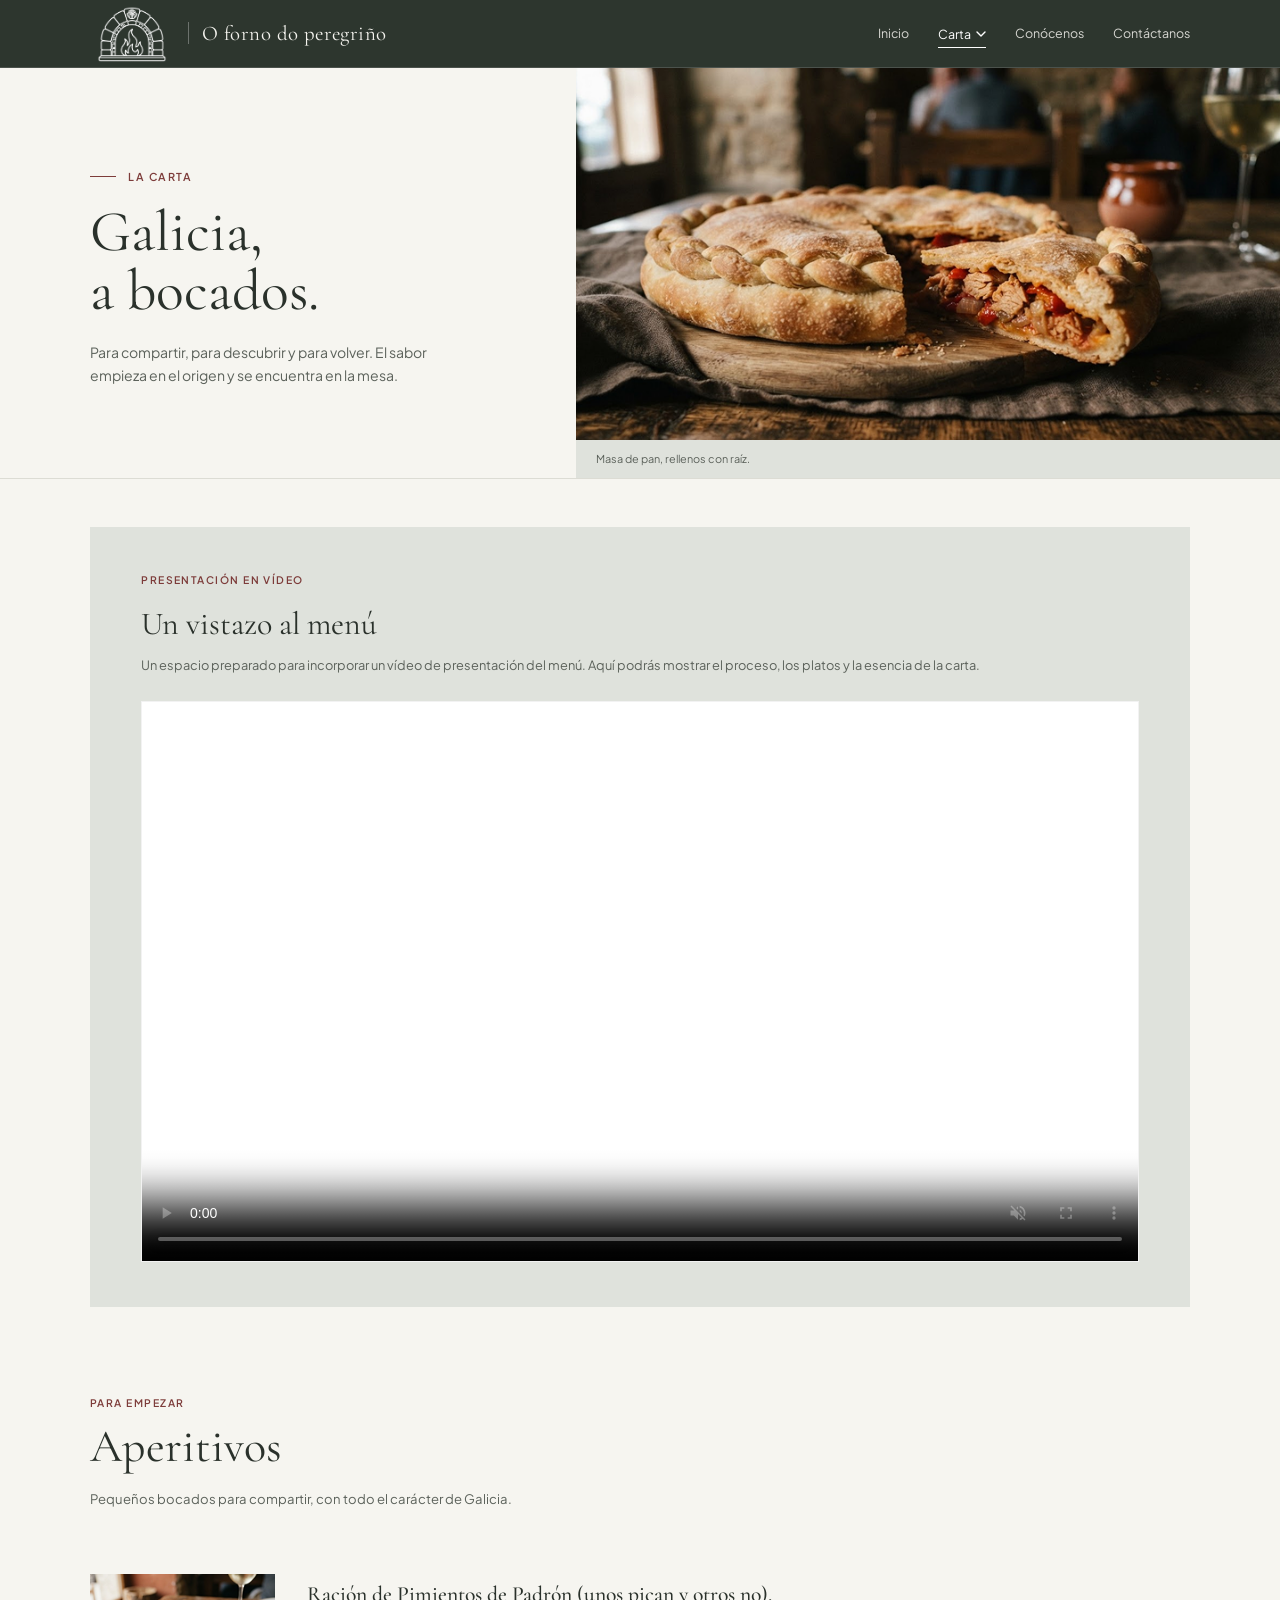
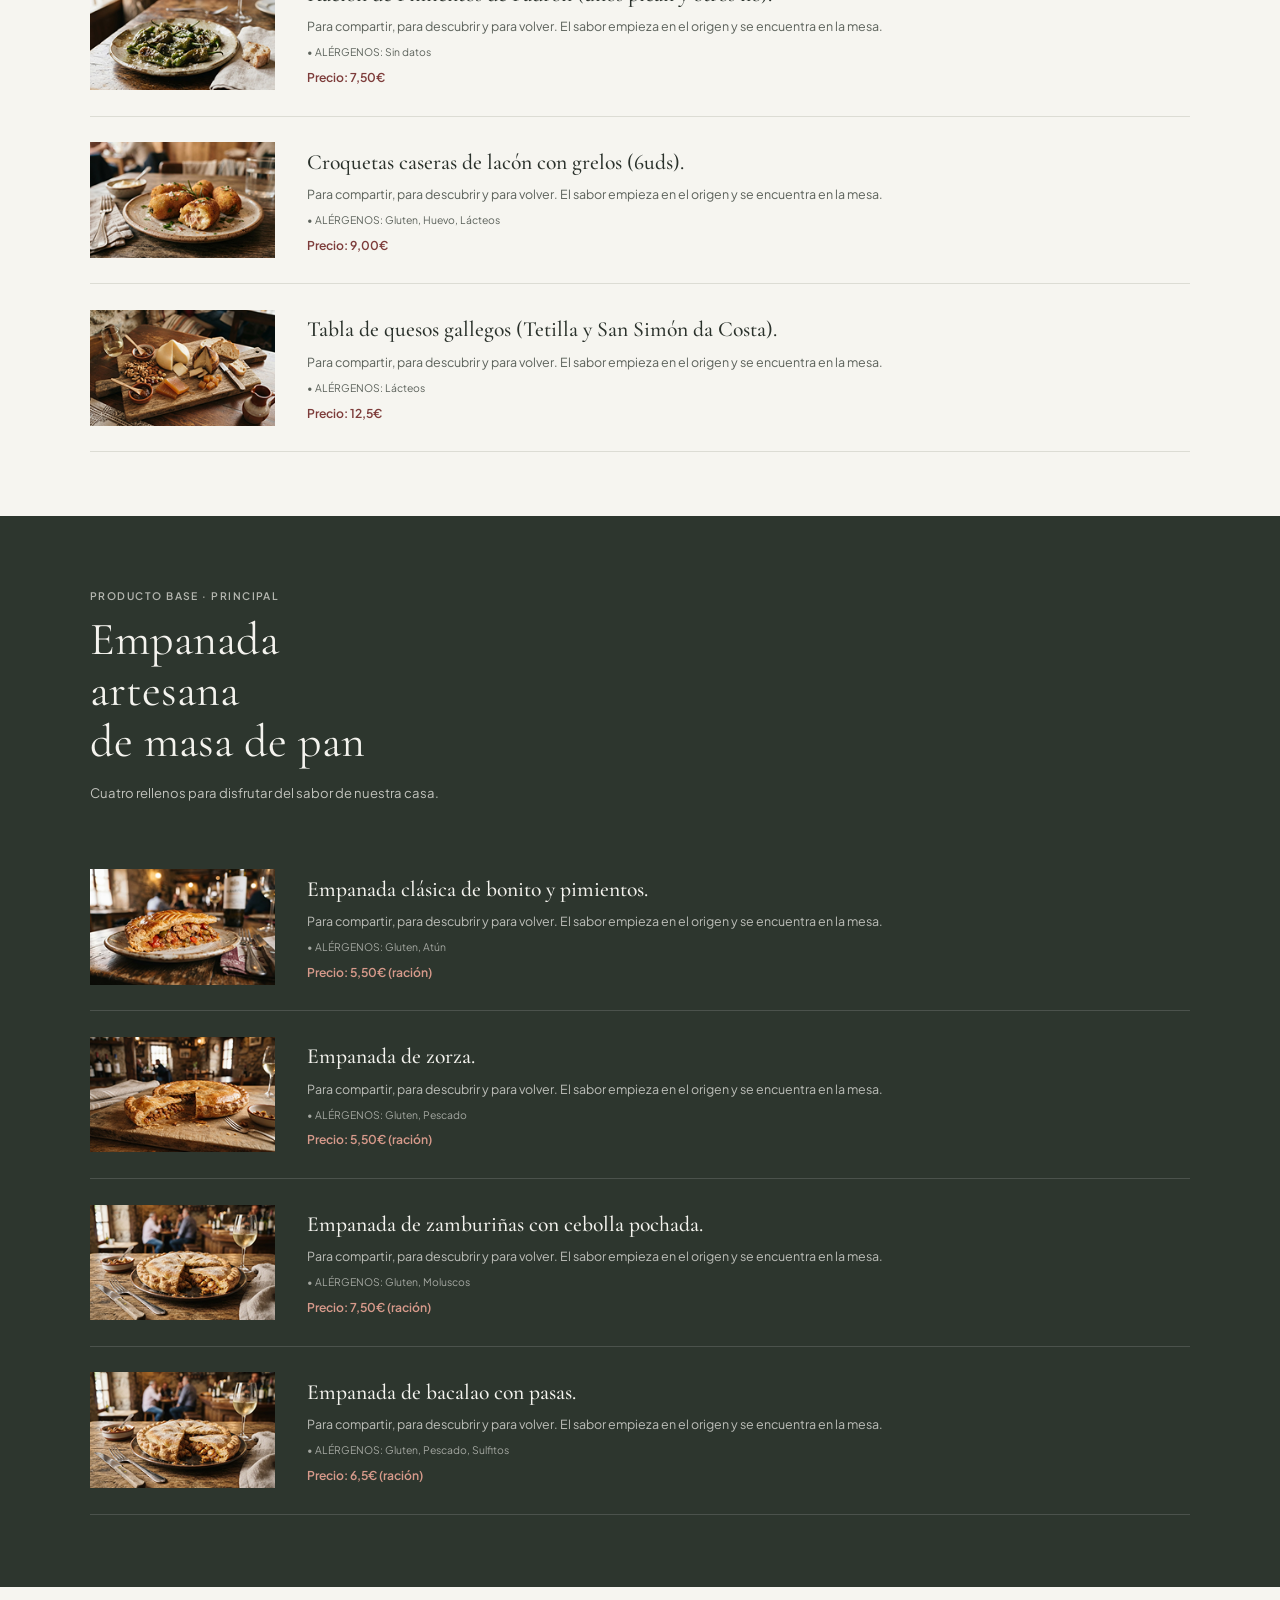
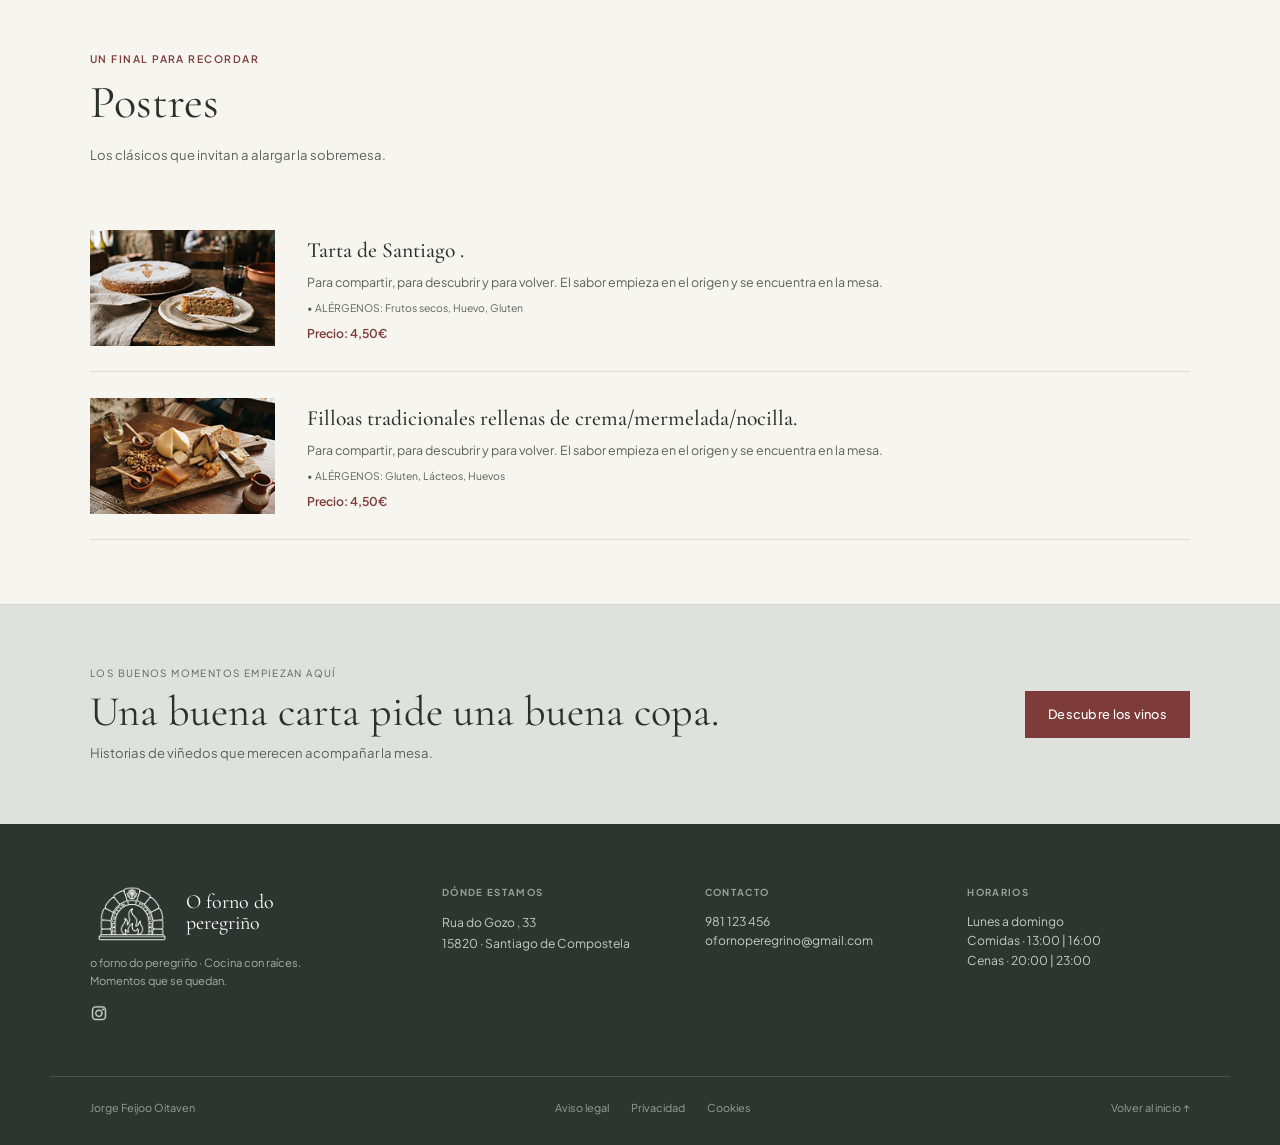
==== carta.html @ 66a5f076 "pagina acabada" ====
<!DOCTYPE html>
<html lang="es">

<head>
  <meta charset="UTF-8">
  <meta name="viewport" content="width=device-width, initial-scale=1.0">
  <title>La Carta · O forno do peregriño</title>
  <link rel="preconnect" href="https://fonts.googleapis.com">
  <link rel="preconnect" href="https://fonts.gstatic.com" crossorigin>
  <link
    href="https://fonts.googleapis.com/css2?family=Cormorant+Garamond:ital,wght@0,400;0,500;0,600;1,400&family=Plus+Jakarta+Sans:wght@300;400;500;600&display=swap"
    rel="stylesheet">
  <link rel="stylesheet" href="styles/carta.css">
  <link rel="stylesheet" href="styles/styles.css">

</head>

<body id="top">

  <!-- CABECERA -->
  <header class="site-header">
    <div class="container header-inner">
      <a href="index.html" class="brand" aria-label="O forno do peregriño - Inicio">
        <img src="/img/logo.png" alt="logo" width="84" height="68">

        <span class="brand-divider"></span>
        <span class="brand-name">O forno do peregriño</span>
      </a>

      <button class="mobile-nav-toggle" aria-expanded="false" aria-controls="main-nav" aria-label="Abrir menú">
        <span></span><span></span><span></span>
      </button>

      <nav id="main-nav" class="main-nav" aria-label="Navegación principal">
        <ul class="nav-list">
          <li><a href="index.html" class="nav-link">Inicio</a></li>
          <li class="nav-dropdown">
            <button class="nav-link dropdown-toggle active" aria-expanded="false">
              Carta
              <svg width="10" height="6" viewBox="0 0 10 6" fill="none" aria-hidden="true">
                <path d="M1 1L5 5L9 1" stroke="currentColor" stroke-width="1.4" stroke-linecap="round"
                  stroke-linejoin="round" />
              </svg>
            </button>
            <ul class="dropdown-menu">
              <li><a href="carta.html" class="active">La carta</a></li>
              <li><a href="vinos.html">Carta de vinos</a></li>
            </ul>
          </li>
          <li><a href="conocenos.html" class="nav-link">Conócenos</a></li>
          <li><a href="contacto.html" class="nav-link">Contáctanos</a></li>
        </ul>
      </nav>
    </div>
  </header>

  <main>
    <!-- CABECERA DIVIDIDA -->
    <section class="split-hero">
      <div class="split-hero-grid">
        <div class="split-hero-text">
          <p class="eyebrow"><span class="eyebrow-line"></span>LA CARTA</p>
          <h1 class="split-hero-title">Galicia,<br>a bocados.</h1>
          <p class="split-hero-desc">Para compartir, para descubrir y para volver. El sabor empieza en el origen y se
            encuentra en la mesa.</p>
        </div>
        <div class="split-hero-media">
          <img src="img/Empanada2.png" alt="Empanada artesana gallega cortada sobre tabla de madera">
          <p class="split-hero-caption">Masa de pan, rellenos con raíz.</p>
        </div>
      </div>
    </section>

    <!-- ZONA RESERVADA PARA VÍDEO DE PRESENTACIÓN -->
    <section class="video-showcase-section">
      <div class="container">
        <div class="video-showcase-box">
          <p class="section-tag">PRESENTACIÓN EN VÍDEO</p>
          <h2 class="video-showcase-title">Un vistazo al menú</h2>
          <p class="video-showcase-desc">Un espacio preparado para incorporar un vídeo de presentación del menú. Aquí
            podrás mostrar el proceso, los platos y la esencia de la carta.</p>
          <div class="video-aspect-frame" aria-label="Espacio reservado para el vídeo de presentación del menú">
            <video controls muted preload="metadata" poster="img/hero-empanada.jpg">
              <source src="/img/videoPresentacionCarta.mp4" type="video/mp4">
              Tu navegador no soporta la reproducción de vídeo HTML5.
            </video>
          </div>
        </div>
      </div>
    </section>

    <!-- APERITIVOS -->
    <section class="menu-section">
      <div class="container">
        <div class="menu-section-header">
          <p class="section-tag">PARA EMPEZAR</p>
          <h2 class="section-heading">Aperitivos</h2>
          <p class="menu-section-sub">Pequeños bocados para compartir, con todo el carácter de Galicia.</p>
        </div>

        <div class="menu-items-list">
          <article class="menu-item">
            <div class="menu-item-img">
              <img src="img/Pimientos.png" alt="Ración de Pimientos de Padrón" loading="lazy">
            </div>
            <div class="menu-item-info">
              <h3 class="menu-item-title">Ración de Pimientos de Padrón (unos pican y otros no).</h3>
              <p class="menu-item-desc">Para compartir, para descubrir y para volver. El sabor empieza en el origen y se
                encuentra en la mesa.</p>
              <p class="menu-item-allergens">• ALÉRGENOS: Sin datos</p>
              <p class="menu-item-price">Precio: 7,50€</p>
            </div>
          </article>

          <article class="menu-item">
            <div class="menu-item-img">
              <img src="img/Croquetas.png" alt="Croquetas caseras de lacón con grelos" loading="lazy">
            </div>
            <div class="menu-item-info">
              <h3 class="menu-item-title">Croquetas caseras de lacón con grelos (6uds).</h3>
              <p class="menu-item-desc">Para compartir, para descubrir y para volver. El sabor empieza en el origen y se
                encuentra en la mesa.</p>
              <p class="menu-item-allergens">• ALÉRGENOS: Gluten, Huevo, Lácteos</p>
              <p class="menu-item-price">Precio: 9,00€</p>
            </div>
          </article>

          <article class="menu-item">
            <div class="menu-item-img">
              <img src="img/TablaDeQuesos.png" alt="Tabla de quesos gallegos Tetilla y San Simón da Costa"
                loading="lazy">
            </div>
            <div class="menu-item-info">
              <h3 class="menu-item-title">Tabla de quesos gallegos (Tetilla y San Simón da Costa).</h3>
              <p class="menu-item-desc">Para compartir, para descubrir y para volver. El sabor empieza en el origen y se
                encuentra en la mesa.</p>
              <p class="menu-item-allergens">• ALÉRGENOS: Lácteos</p>
              <p class="menu-item-price">Precio: 12,5€</p>
            </div>
          </article>
        </div>
      </div>
    </section>

    <!-- PRINCIPALES -->
    <section class="menu-section menu-section--dark">
      <div class="container">
        <div class="menu-section-header">
          <p class="section-tag section-tag--light">PRODUCTO BASE · PRINCIPAL</p>
          <h2 class="section-heading section-heading--light">Empanada<br>artesana<br>de masa de pan</h2>
          <p class="menu-section-sub menu-section-sub--light">Cuatro rellenos para disfrutar del sabor de nuestra casa.
          </p>
        </div>

        <div class="menu-items-list">
          <article class="menu-item menu-item--dark">
            <div class="menu-item-img">
              <img src="img/EmpanadaAtun.png" alt="Empanada clásica de bonito y pimientos" loading="lazy">
            </div>
            <div class="menu-item-info">
              <h3 class="menu-item-title">Empanada clásica de bonito y pimientos.</h3>
              <p class="menu-item-desc">Para compartir, para descubrir y para volver. El sabor empieza en el origen y se
                encuentra en la mesa.</p>
              <p class="menu-item-allergens">• ALÉRGENOS: Gluten, Atún</p>
              <p class="menu-item-price">Precio: 5,50€ (ración)</p>
            </div>
          </article>

          <article class="menu-item menu-item--dark">
            <div class="menu-item-img">
              <img src="img/EmpanadaZorza.png" alt="Empanada de zorza" loading="lazy">
            </div>
            <div class="menu-item-info">
              <h3 class="menu-item-title">Empanada de zorza.</h3>
              <p class="menu-item-desc">Para compartir, para descubrir y para volver. El sabor empieza en el origen y se
                encuentra en la mesa.</p>
              <p class="menu-item-allergens">• ALÉRGENOS: Gluten, Pescado</p>
              <p class="menu-item-price">Precio: 5,50€ (ración)</p>
            </div>
          </article>

          <article class="menu-item menu-item--dark">
            <div class="menu-item-img">
              <img src="img/EmpanadaZamburiña.png" alt="Empanada de zamburiñas con cebolla pochada" loading="lazy">
            </div>
            <div class="menu-item-info">
              <h3 class="menu-item-title">Empanada de zamburiñas con cebolla pochada.</h3>
              <p class="menu-item-desc">Para compartir, para descubrir y para volver. El sabor empieza en el origen y se
                encuentra en la mesa.</p>
              <p class="menu-item-allergens">• ALÉRGENOS: Gluten, Moluscos</p>
              <p class="menu-item-price">Precio: 7,50€ (ración)</p>
            </div>
          </article>

          <article class="menu-item menu-item--dark">
            <div class="menu-item-img">
              <img src="img/EmpanadaZamburiña.png" alt="Empanada de bacalao con pasas" loading="lazy">
            </div>
            <div class="menu-item-info">
              <h3 class="menu-item-title">Empanada de bacalao con pasas.</h3>
              <p class="menu-item-desc">Para compartir, para descubrir y para volver. El sabor empieza en el origen y se
                encuentra en la mesa.</p>
              <p class="menu-item-allergens">• ALÉRGENOS: Gluten, Pescado, Sulfitos</p>
              <p class="menu-item-price">Precio: 6,5€ (ración)</p>
            </div>
          </article>
        </div>
      </div>
    </section>

    <!-- POSTRES -->
    <section class="menu-section">
      <div class="container">
        <div class="menu-section-header">
          <p class="section-tag">UN FINAL PARA RECORDAR</p>
          <h2 class="section-heading">Postres</h2>
          <p class="menu-section-sub">Los clásicos que invitan a alargar la sobremesa.</p>
        </div>

        <div class="menu-items-list">
          <article class="menu-item">
            <div class="menu-item-img">
              <img src="img/TartaSantiago.png" alt="Tarta de Santiago tradicional" loading="lazy">
            </div>
            <div class="menu-item-info">
              <h3 class="menu-item-title">Tarta de Santiago .</h3>
              <p class="menu-item-desc">Para compartir, para descubrir y para volver. El sabor empieza en el origen y se
                encuentra en la mesa.</p>
              <p class="menu-item-allergens">• ALÉRGENOS: Frutos secos, Huevo, Gluten</p>
              <p class="menu-item-price">Precio: 4,50€</p>
            </div>
          </article>

          <article class="menu-item">
            <div class="menu-item-img">
              <img src="img/TablaDeQuesos.png" alt="Filloas tradicionales rellenas" loading="lazy">
            </div>
            <div class="menu-item-info">
              <h3 class="menu-item-title">Filloas tradicionales rellenas de crema/mermelada/nocilla.</h3>
              <p class="menu-item-desc">Para compartir, para descubrir y para volver. El sabor empieza en el origen y se
                encuentra en la mesa.</p>
              <p class="menu-item-allergens">• ALÉRGENOS: Gluten, Lácteos, Huevos</p>
              <p class="menu-item-price">Precio: 4,50€</p>
            </div>
          </article>
        </div>
      </div>
    </section>

    <!-- LINK CARTA DE VINOS -->
    <section class="cta-banner">
      <div class="container cta-banner-inner">
        <div class="cta-banner-text">
          <p class="cta-eyebrow">LOS BUENOS MOMENTOS EMPIEZAN AQUÍ</p>
          <h2 class="cta-heading">Una buena carta pide una buena copa.</h2>
          <p class="cta-sub">Historias de viñedos que merecen acompañar la mesa.</p>
        </div>
        <div class="cta-banner-action">
          <a href="vinos.html" class="btn btn--primary">
            <span>Descubre los vinos</span>
          </a>
        </div>
      </div>
    </section>
  </main>

  <!-- PIE DE PÁGINA -->
  <footer class="site-footer">
    <div class="container footer-grid">
      <div class="footer-brand-col">
        <a href="index.html" class="footer-brand">
          <img src="/img/logo.png" alt="logo" width="84" height="68">

          <span>O forno do<br>peregriño</span>
        </a>
        <p class="footer-tagline">o forno do peregriño · Cocina con raíces.<br>Momentos que se quedan.</p>
        <a href="https://instagram.com" target="_blank" rel="noopener noreferrer" class="footer-social"
          aria-label="Instagram de O forno do peregriño">
          <img src="/img/logoInstagram.png" alt="logoInstagram" height="18px" width="18px">
        </a>
      </div>

      <div class="footer-col">
        <h3 class="footer-col-title">DÓNDE ESTAMOS</h3>
        <address class="footer-address">
          Rua do Gozo , 33<br>
          15820 · Santiago de Compostela
        </address>
      </div>

      <div class="footer-col">
        <h3 class="footer-col-title">CONTACTO</h3>
        <p><a href="tel:+34981123456" class="footer-link">981 123 456</a></p>
        <p><a href="mailto:ofornoperegrino@gmail.com" class="footer-link">ofornoperegrino@gmail.com</a></p>
      </div>

      <div class="footer-col">
        <h3 class="footer-col-title">HORARIOS</h3>
        <p>Lunes a domingo</p>
        <p>Comidas · 13:00 | 16:00</p>
        <p>Cenas · 20:00 | 23:00</p>
      </div>
    </div>

    <div class="container footer-bottom">
      <p class="footer-author">Jorge Feijoo Oitaven</p>
      <ul class="footer-legal">
        <li><a href="#">Aviso legal</a></li>
        <li><a href="#">Privacidad</a></li>
        <li><a href="#">Cookies</a></li>
      </ul>
      <a href="#top" class="back-to-top">Volver al inicio ↑</a>
    </div>
  </footer>

  <script src="script.js"></script>
</body>

</html>
---- styles/carta.css ----
.video-showcase-section {
  padding: 3rem 0 1.5rem;
}

.video-showcase-box {
  background-color: var(--bg-sage);
  padding: 2.8rem 3.2rem;
}

.video-showcase-title {
  font-family: var(--font-serif);
  font-size: 2rem;
  font-weight: 400;
  margin-bottom: 0.35rem;
}

.video-showcase-desc {
  font-size: 0.8rem;
  color: var(--text-muted);
  margin-bottom: 1.6rem;
}


.video-aspect-frame {
  width: 100%;
  aspect-ratio: 16 / 9;
  background-color: #FFFFFF;
  border: 1px solid rgba(0, 0, 0, 0.05);
  position: relative;
  overflow: hidden;
}

.video-aspect-frame video,
.video-aspect-frame iframe {
  position: absolute;
  inset: 0;
  width: 100%;
  height: 100%;
  object-fit: cover;
}

/* Secciones del menú*/
.menu-section {
  padding: 4rem 0;
}

.menu-section--dark {
  background-color: var(--bg-forest);
  color: var(--text-light);
  padding: 4.5rem 0;
}

.menu-section-header {
  margin-bottom: 2.5rem;
}

.menu-section-sub {
  font-size: 0.82rem;
  color: var(--text-muted);
}

.menu-section-sub--light {
  color: rgba(244, 243, 238, 0.75);
}

.menu-items-list {
  display: flex;
  flex-direction: column;
}

.menu-item {
  display: grid;
  grid-template-columns: 185px 1fr;
  gap: 2rem;
  align-items: center;
  padding: 1.6rem 0;
  border-bottom: 1px solid var(--border-subtle);
}

.menu-item--dark {
  border-bottom-color: var(--border-dark);
}

.menu-item-img {
  aspect-ratio: 16 / 10;
  overflow: hidden;
  background-color: #E2E1DC;
}

.menu-item-img img {
  width: 100%;
  height: 100%;
  object-fit: cover;
  transition: transform var(--transition-smooth);
}

.menu-item:hover .menu-item-img img {
  transform: scale(1.04);
}

.menu-item-title {
  font-family: var(--font-serif);
  font-size: 1.35rem;
  font-weight: 500;
  margin-bottom: 0.35rem;
}

.menu-item-desc {
  font-size: 0.78rem;
  color: var(--text-muted);
  margin-bottom: 0.45rem;
}

.menu-item--dark .menu-item-desc {
  color: rgba(244, 243, 238, 0.72);
}

.menu-item-allergens {
  font-size: 0.65rem;
  color: var(--text-muted);
  margin-bottom: 0.45rem;
}

.menu-item--dark .menu-item-allergens {
  color: rgba(244, 243, 238, 0.6);
}

.menu-item-price {
  font-size: 0.76rem;
  font-weight: 600;
  color: var(--accent-burgundy);
}

.menu-item--dark .menu-item-price {
  color: #D79A8B;
}


@media (max-width: 720px) {
  .video-showcase-box {
    padding: 1.8rem 1.4rem;
  }
  .menu-item {
    grid-template-columns: 1fr;
    gap: 1rem;
  }
}
---- styles/styles.css ----
:root {
  --bg-ivory: #F6F5F0;
  --bg-sage: #DFE2DC;
  --bg-forest: #2D362E;
  --bg-forest-dark: #252D26;
  --text-main: #2A312B;
  --text-muted: #5C625B;
  --text-light: #F4F3EE;
  --accent-burgundy: #7D3C3A;
  --accent-burgundy-hover: #652E2C;
  --border-subtle: #DCDCD4;
  --border-dark: rgba(255, 255, 255, 0.14);

  --font-serif: 'Cormorant Garamond', Georgia, serif;
  --font-sans: 'Plus Jakarta Sans', -apple-system, BlinkMacSystemFont, sans-serif;
  --font-script: 'Caveat', cursive;

  --container-max: 1180px;
  --transition-smooth: 0.45s cubic-bezier(0.22, 1, 0.36, 1);
}

*, *::before, *::after {
  box-sizing: border-box;
  margin: 0;
  padding: 0;
}

html {
  scroll-behavior: smooth;
  font-size: 16px;
}

body {
  background-color: var(--bg-ivory);
  color: var(--text-main);
  font-family: var(--font-sans);
  font-weight: 400;
  line-height: 1.6;
  overflow-x: hidden;
  -webkit-font-smoothing: antialiased;
}

img {
  max-width: 100%;
  height: auto;
  display: block;
}

a {
  color: inherit;
  text-decoration: none;
  transition: color 0.25s ease, opacity 0.25s ease;
}

ul {
  list-style: none;
}

.container {
  width: 100%;
  max-width: var(--container-max);
  margin: 0 auto;
  padding: 0 2.5rem;
}


a:focus-visible,
button:focus-visible,
input:focus-visible,
select:focus-visible,
textarea:focus-visible {
  outline: 2px solid var(--accent-burgundy);
  outline-offset: 3px;
}

.eyebrow {
  display: inline-flex;
  align-items: center;
  gap: 0.75rem;
  font-size: 0.68rem;
  letter-spacing: 0.14em;
  text-transform: uppercase;
  color: var(--accent-burgundy);
  font-weight: 600;
  margin-bottom: 1.1rem;
}

.eyebrow-line {
  display: inline-block;
  width: 26px;
  height: 1px;
  background-color: currentColor;
}

.eyebrow--light {
  color: rgba(255, 255, 255, 0.85);
}

.section-tag {
  font-size: 0.65rem;
  letter-spacing: 0.14em;
  text-transform: uppercase;
  color: var(--accent-burgundy);
  font-weight: 600;
  margin-bottom: 0.6rem;
}

.section-tag--light {
  color: rgba(244, 243, 238, 0.68);
}

.section-heading {
  font-family: var(--font-serif);
  font-size: clamp(2.1rem, 3.6vw, 3.1rem);
  font-weight: 400;
  line-height: 1.1;
  color: var(--text-main);
  margin-bottom: 1rem;
}

.section-heading--light {
  color: var(--text-light);
}

.section-lead {
  font-size: 0.94rem;
  color: var(--text-muted);
  max-width: 600px;
}

.btn {
  display: inline-flex;
  align-items: center;
  justify-content: space-between;
  gap: 1.1rem;
  padding: 0.85rem 1.45rem;
  font-size: 0.8rem;
  font-weight: 500;
  letter-spacing: 0.02em;
  border: none;
  cursor: pointer;
  transition: background-color 0.25s ease, transform 0.25s ease;
}

.btn--primary {
  background-color: var(--accent-burgundy);
  color: #FFFFFF;
}

.btn--primary:hover,
.btn--primary:focus-visible {
  background-color: var(--accent-burgundy-hover);
  transform: translateY(-1px);
}

.btn-arrow {
  transition: transform 0.25s ease;
}

.btn:hover .btn-arrow {
  transform: translate(2px, -2px);
}

/* Efecto hover*/
.interactive-img {
  overflow: hidden;
  cursor: pointer;
}

.interactive-img img {
  width: 100%;
  height: 100%;
  object-fit: cover;
  transition: transform var(--transition-smooth);
}

.interactive-img:hover img {
  transform: scale(1.045) translateY(-2px);
}

/* HEADER */
.site-header {
  background-color: var(--bg-forest);
  color: var(--text-light);
  height: 68px;
  display: flex;
  align-items: center;
  position: sticky;
  top: 0;
  z-index: 100;
  border-bottom: 1px solid var(--border-dark);
}

.site-header--hero {
  position: absolute;
  top: 0;
  left: 0;
  width: 100%;
  background-color: rgba(34, 41, 35, 0.45);
  backdrop-filter: blur(4px);
}

.header-inner {
  display: flex;
  align-items: center;
  justify-content: space-between;
}

.brand {
  display: inline-flex;
  align-items: center;
  gap: 0.85rem;
  color: var(--text-light);
}

.brand-icon {
  width: 38px;
  height: 31px;
}

.brand-divider {
  width: 1px;
  height: 22px;
  background-color: rgba(255, 255, 255, 0.3);
}

.brand-name {
  font-family: var(--font-serif);
  font-size: 1.3rem;
  font-weight: 400;
  letter-spacing: 0.02em;
}

.brand-name--uppercase {
  text-transform: uppercase;
  letter-spacing: 0.06em;
  font-size: 1.15rem;
}

.nav-list {
  display: flex;
  align-items: center;
  gap: 1.8rem;
}

.nav-link {
  font-size: 0.78rem;
  color: rgba(244, 243, 238, 0.85);
  background: none;
  border: none;
  cursor: pointer;
  font-family: inherit;
  display: inline-flex;
  align-items: center;
  gap: 0.35rem;
  padding: 0.25rem 0;
  position: relative;
}

.nav-link:hover,
.nav-link.active {
  color: #FFFFFF;
}

.nav-link.active::after {
  content: '';
  position: absolute;
  bottom: -2px;
  left: 0;
  width: 100%;
  height: 1px;
  background-color: #FFFFFF;
}

.nav-dropdown {
  position: relative;
}

.dropdown-menu {
  position: absolute;
  top: calc(100% + 12px);
  left: 0;
  background-color: var(--bg-forest);
  border: 1px solid var(--border-dark);
  min-width: 165px;
  padding: 0.5rem 0;
  opacity: 0;
  visibility: hidden;
  transform: translateY(6px);
  transition: all 0.22s ease;
  box-shadow: 0 12px 28px rgba(0, 0, 0, 0.25);
}

.nav-dropdown:hover .dropdown-menu,
.nav-dropdown.open .dropdown-menu {
  opacity: 1;
  visibility: visible;
  transform: translateY(0);
}

.dropdown-menu a {
  display: block;
  padding: 0.55rem 1.1rem;
  font-size: 0.76rem;
  color: rgba(244, 243, 238, 0.85);
}

.dropdown-menu a:hover,
.dropdown-menu a.active {
  background-color: rgba(255, 255, 255, 0.08);
  color: #FFFFFF;
}

.mobile-nav-toggle {
  display: none;
  background: none;
  border: none;
  cursor: pointer;
  flex-direction: column;
  gap: 5px;
  padding: 4px;
}

.mobile-nav-toggle span {
  display: block;
  width: 22px;
  height: 1.5px;
  background-color: var(--text-light);
}

.split-hero {
  border-bottom: 1px solid var(--border-subtle);
}

.split-hero-grid {
  display: grid;
  grid-template-columns: 45% 55%;
  min-height: 410px;
}

.split-hero-text {
  padding: 4.5rem 3.5rem 4rem max(2.5rem, calc((100vw - var(--container-max)) / 2 + 2.5rem));
  display: flex;
  flex-direction: column;
  justify-content: center;
}

.split-hero-title {
  font-family: var(--font-serif);
  font-size: clamp(2.6rem, 4.5vw, 4rem);
  font-weight: 400;
  line-height: 1.03;
  margin-bottom: 1.25rem;
}

.split-hero-desc {
  font-size: 0.88rem;
  color: var(--text-muted);
  max-width: 390px;
}

.split-hero-media {
  display: flex;
  flex-direction: column;
  background-color: var(--bg-sage);
}

.split-hero-media img {
  width: 100%;
  height: 360px;
  object-fit: cover;
  flex-grow: 1;
}

.split-hero-caption {
  padding: 0.65rem 1.25rem;
  font-size: 0.68rem;
  color: var(--text-muted);
  background-color: var(--bg-sage);
}

/*FOOTER */
.cta-banner {
  background-color: var(--bg-sage);
  padding: 3.8rem 0;
  border-top: 1px solid rgba(0, 0, 0, 0.05);
}

.cta-banner-inner {
  display: flex;
  align-items: center;
  justify-content: space-between;
  gap: 2rem;
  flex-wrap: wrap;
}

.cta-eyebrow {
  font-size: 0.62rem;
  letter-spacing: 0.14em;
  text-transform: uppercase;
  color: var(--text-muted);
  margin-bottom: 0.45rem;
}

.cta-heading {
  font-family: var(--font-serif);
  font-size: clamp(2rem, 3.3vw, 2.85rem);
  font-weight: 400;
  line-height: 1.1;
  margin-bottom: 0.4rem;
}

.cta-sub {
  font-size: 0.82rem;
  color: var(--text-muted);
}

.site-footer {
  background-color: var(--bg-forest);
  color: rgba(244, 243, 238, 0.78);
  padding: 3.8rem 0 1.8rem;
  font-size: 0.76rem;
}

.footer-grid {
  display: grid;
  grid-template-columns: 1.4fr 1fr 1fr 1fr;
  gap: 2.5rem;
  padding-bottom: 3rem;
  border-bottom: 1px solid var(--border-dark);
}

.footer-brand {
  display: inline-flex;
  align-items: center;
  gap: 0.75rem;
  color: #FFFFFF;
  font-family: var(--font-serif);
  font-size: 1.25rem;
  line-height: 1.05;
  margin-bottom: 0.85rem;
}

.footer-tagline {
  font-size: 0.7rem;
  color: rgba(244, 243, 238, 0.62);
  margin-bottom: 0.9rem;
}

.footer-social {
  display: inline-flex;
  color: rgba(244, 243, 238, 0.75);
}

.footer-col-title {
  font-size: 0.6rem;
  letter-spacing: 0.14em;
  color: rgba(244, 243, 238, 0.55);
  margin-bottom: 0.75rem;
}

.footer-address {
  font-style: normal;
  line-height: 1.7;
}

.footer-link:hover {
  color: #FFFFFF;
}

.footer-bottom {
  padding-top: 1.4rem;
  display: flex;
  align-items: center;
  justify-content: space-between;
  font-size: 0.68rem;
  color: rgba(244, 243, 238, 0.55);
  flex-wrap: wrap;
  gap: 1rem;
}

.footer-legal {
  display: flex;
  gap: 1.4rem;
}

.footer-legal a:hover,
.back-to-top:hover {
  color: #FFFFFF;
}


  
@media (prefers-reduced-motion: reduce) {
  *, *::before, *::after {
    animation-duration: 0.01ms !important;
    transition-duration: 0.01ms !important;
    scroll-behavior: auto !important;
  }
}

@media (max-width: 992px) {
  .split-hero-grid {
    grid-template-columns: 1fr;
    gap: 2.5rem;
  }
  .split-hero-text {
    padding: 3.5rem 2.5rem;
  }
  .footer-grid {
    grid-template-columns: repeat(2, 1fr);
  }
}

@media (max-width: 720px) {
  .container {
    padding: 0 1.4rem;
  }
  .mobile-nav-toggle {
    display: flex;
  }
  .main-nav {
    position: absolute;
    top: 68px;
    left: 0;
    width: 100%;
    background-color: var(--bg-forest-dark);
    padding: 1.5rem;
    display: none;
    border-bottom: 1px solid var(--border-dark);
  }
  .main-nav.open {
    display: block;
  }
  .nav-list {
    flex-direction: column;
    align-items: flex-start;
    gap: 1rem;
  }
  .dropdown-menu {
    position: static;
    opacity: 1;
    visibility: visible;
    transform: none;
    box-shadow: none;
    border: none;
    padding-left: 1rem;
  }
  .footer-grid {
    grid-template-columns: 1fr;
  }
  
}
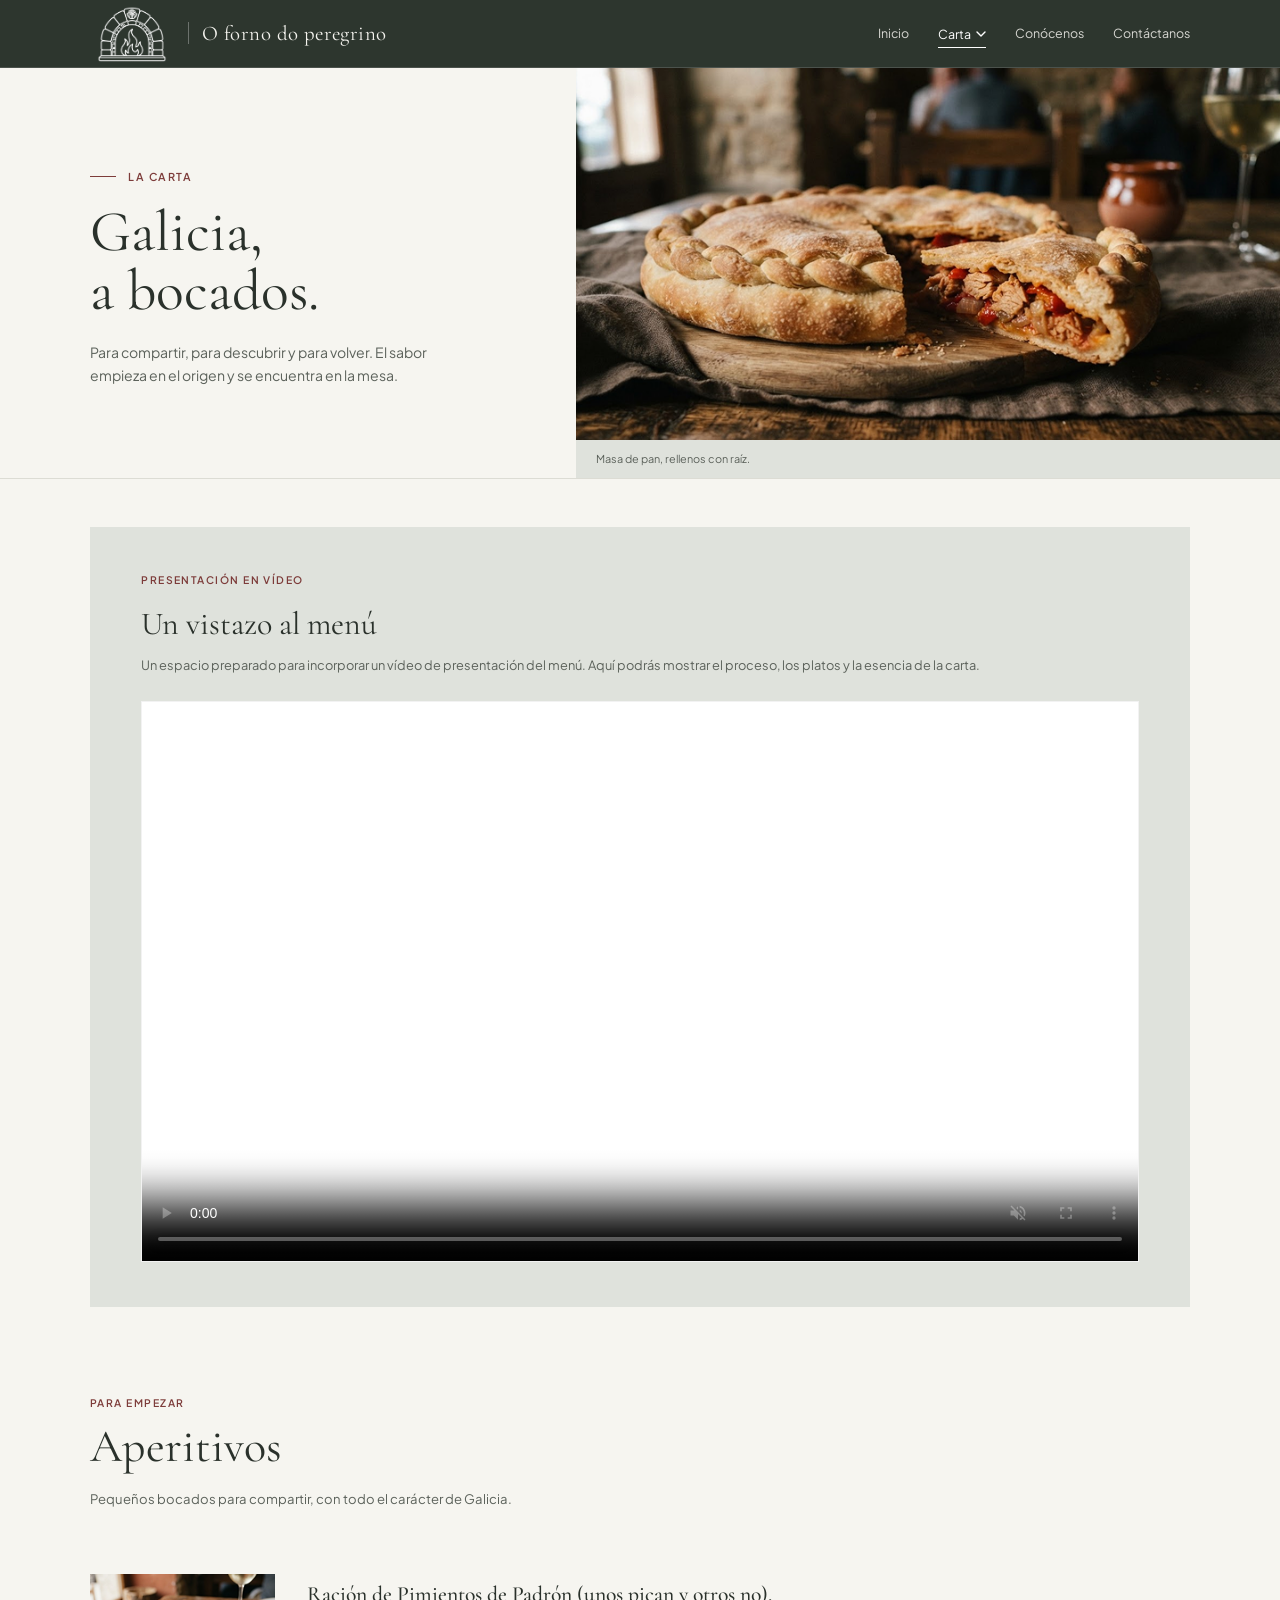
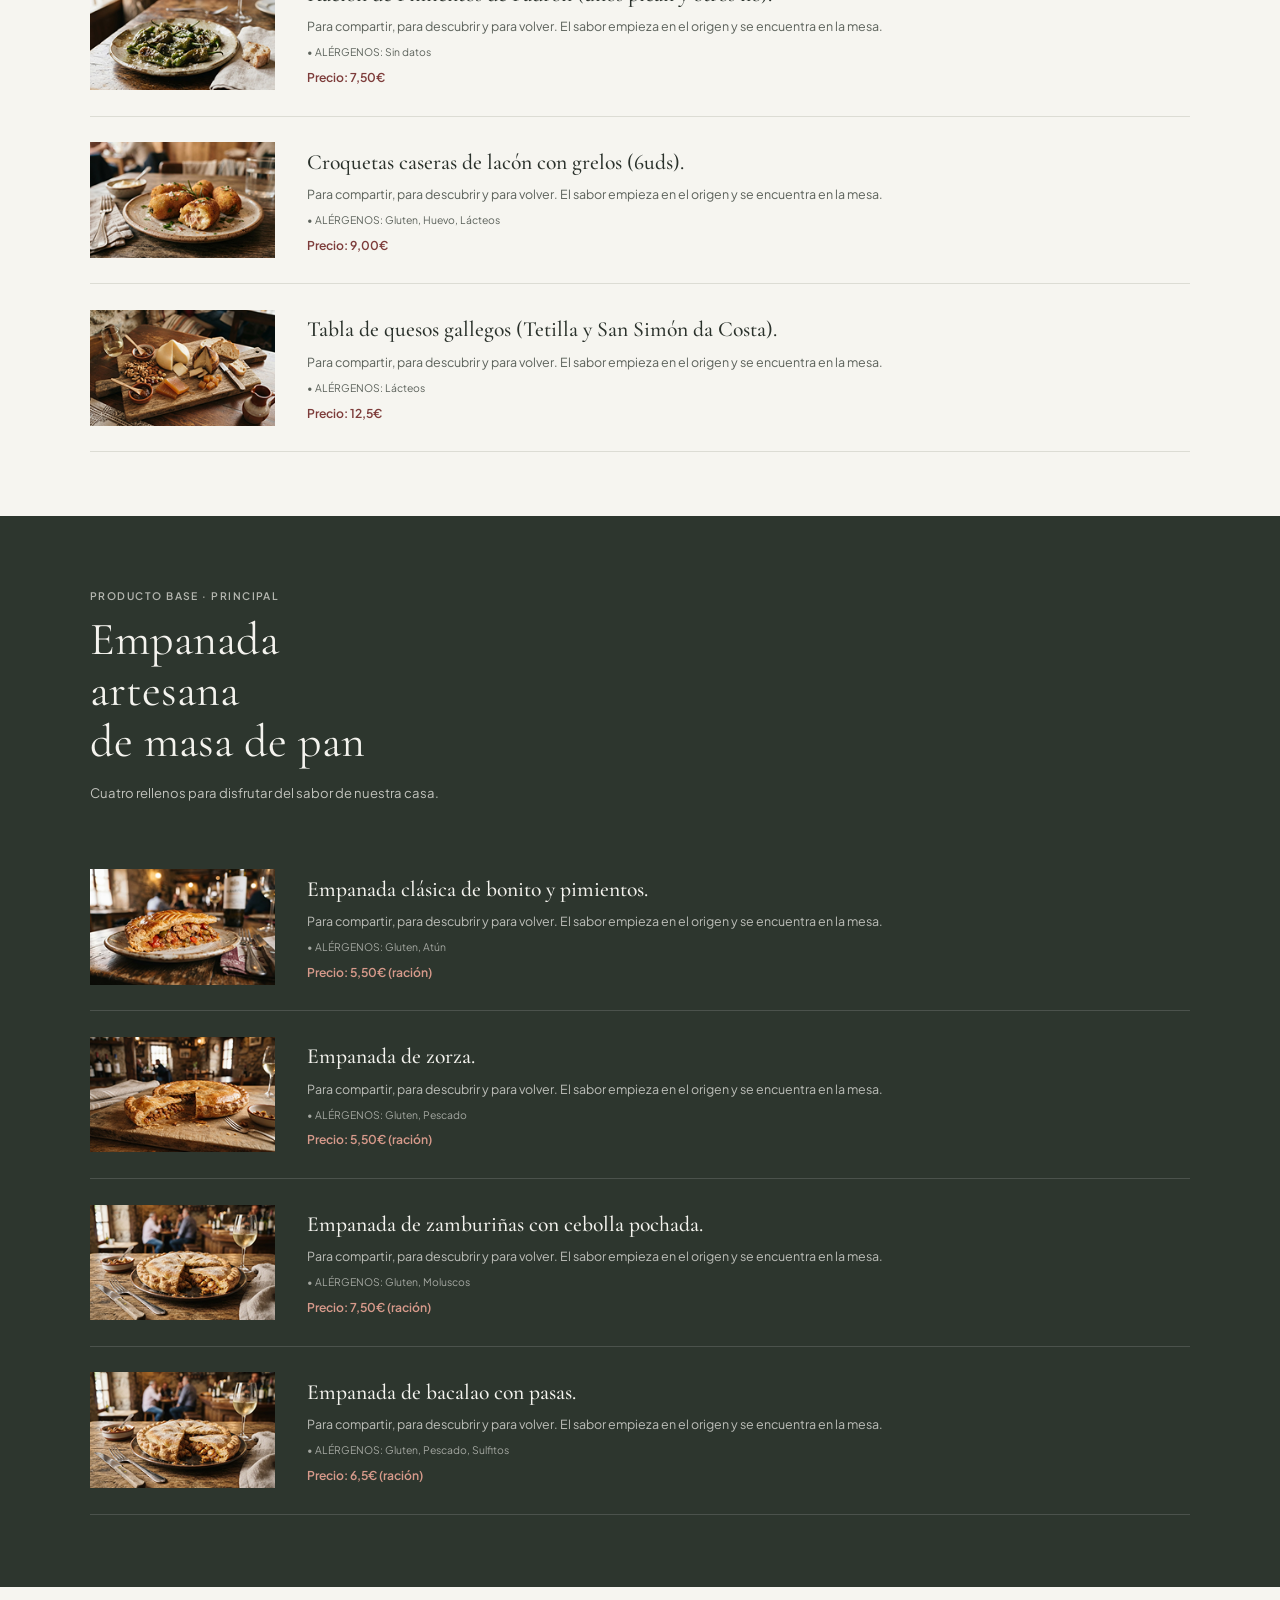
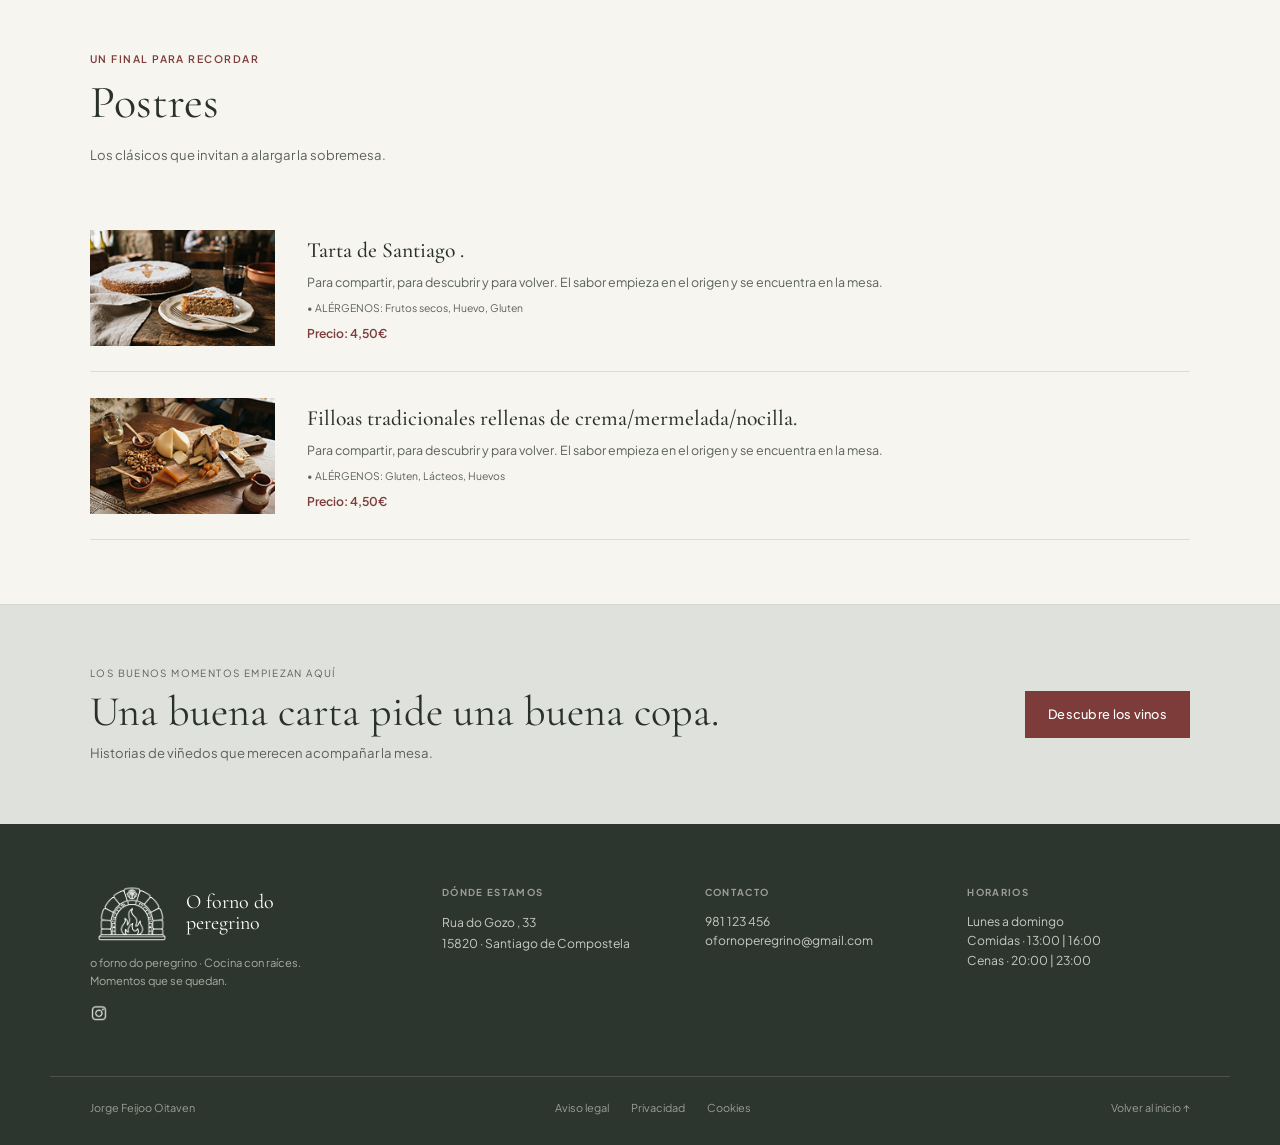
==== commit a864d569: "cambio nombres" ====
--- a/carta.html
+++ b/carta.html
@@ -4,7 +4,7 @@
 <head>
   <meta charset="UTF-8">
   <meta name="viewport" content="width=device-width, initial-scale=1.0">
-  <title>La Carta · O forno do peregriño</title>
+  <title>La Carta · O forno do peregrino</title>
   <link rel="preconnect" href="https://fonts.googleapis.com">
   <link rel="preconnect" href="https://fonts.gstatic.com" crossorigin>
   <link
@@ -20,11 +20,11 @@
   <!-- CABECERA -->
   <header class="site-header">
     <div class="container header-inner">
-      <a href="index.html" class="brand" aria-label="O forno do peregriño - Inicio">
+      <a href="index.html" class="brand" aria-label="O forno do peregrino - Inicio">
         <img src="/img/logo.png" alt="logo" width="84" height="68">
 
         <span class="brand-divider"></span>
-        <span class="brand-name">O forno do peregriño</span>
+        <span class="brand-name">O forno do peregrino</span>
       </a>
 
       <button class="mobile-nav-toggle" aria-expanded="false" aria-controls="main-nav" aria-label="Abrir menú">
@@ -271,11 +271,11 @@
         <a href="index.html" class="footer-brand">
           <img src="/img/logo.png" alt="logo" width="84" height="68">
 
-          <span>O forno do<br>peregriño</span>
+          <span>O forno do<br>peregrino</span>
         </a>
-        <p class="footer-tagline">o forno do peregriño · Cocina con raíces.<br>Momentos que se quedan.</p>
+        <p class="footer-tagline">o forno do peregrino · Cocina con raíces.<br>Momentos que se quedan.</p>
         <a href="https://instagram.com" target="_blank" rel="noopener noreferrer" class="footer-social"
-          aria-label="Instagram de O forno do peregriño">
+          aria-label="Instagram de O forno do peregrino">
           <img src="/img/logoInstagram.png" alt="logoInstagram" height="18px" width="18px">
         </a>
       </div>
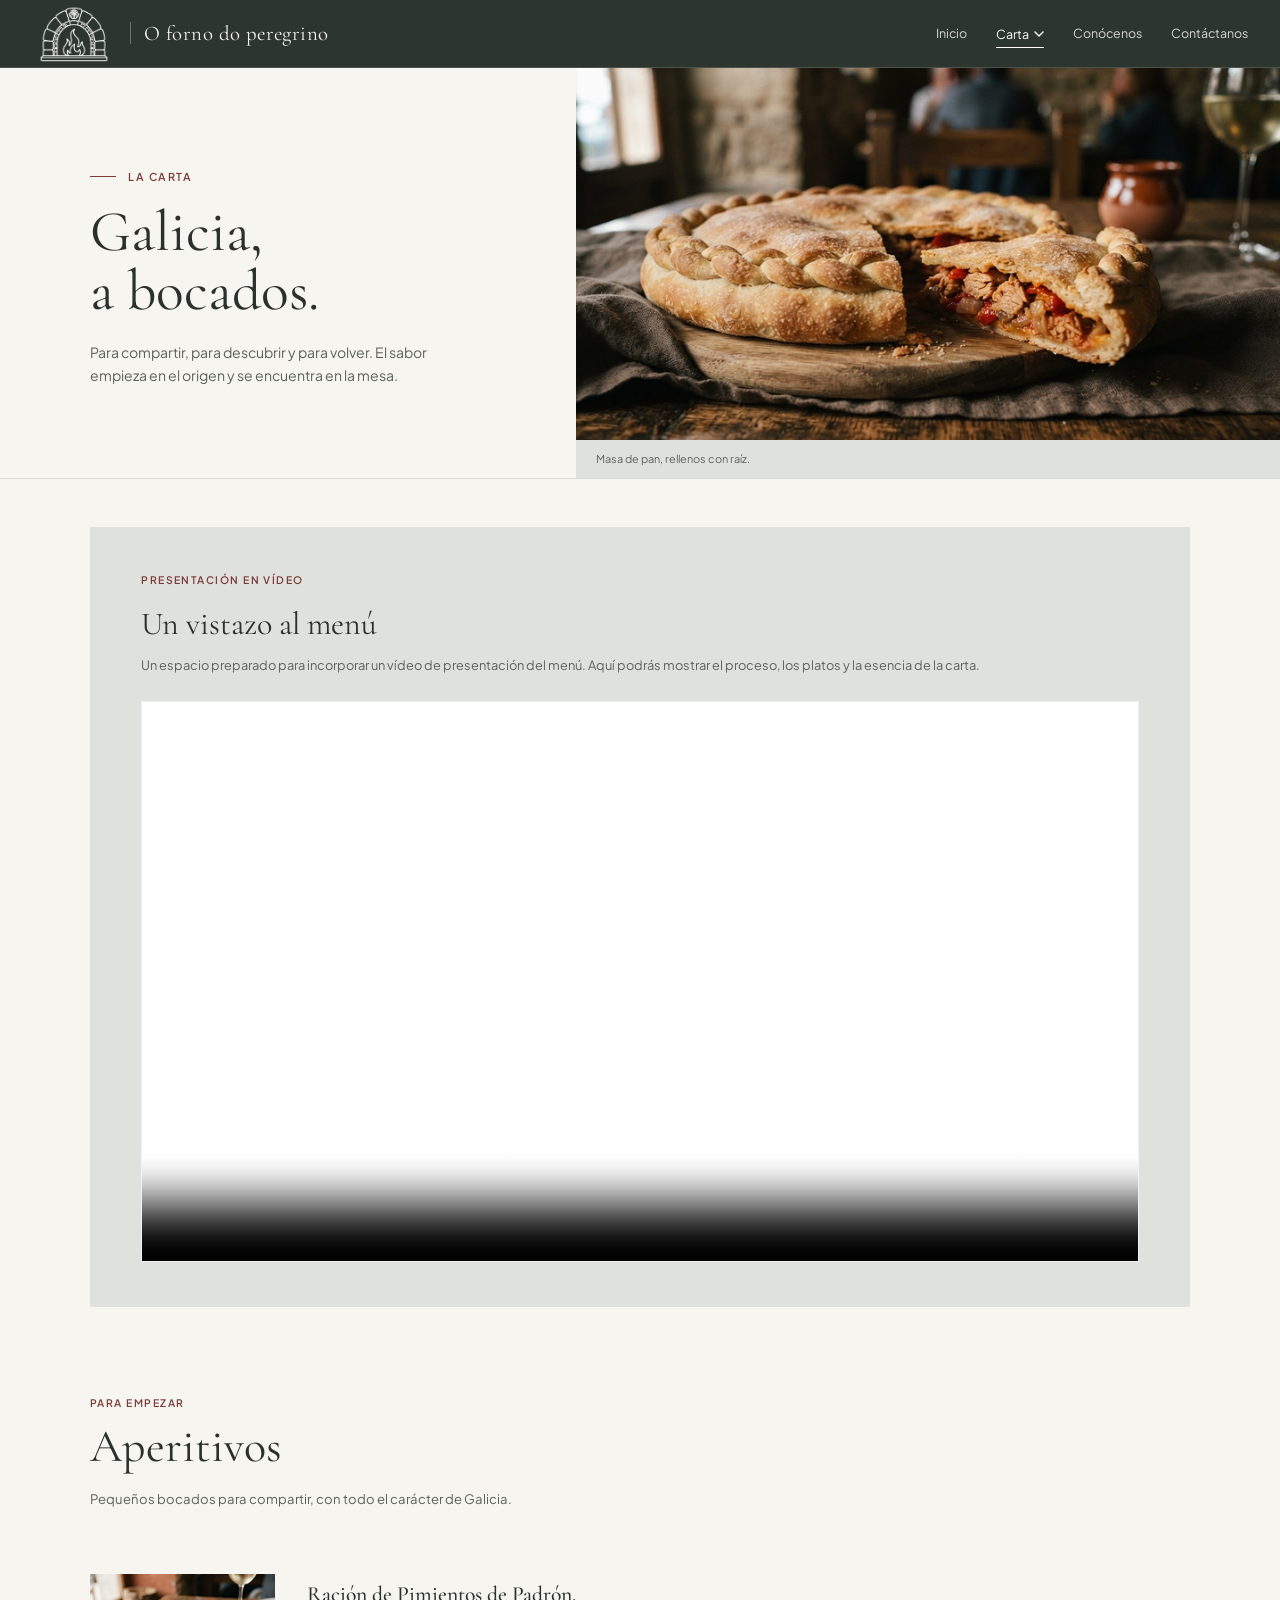
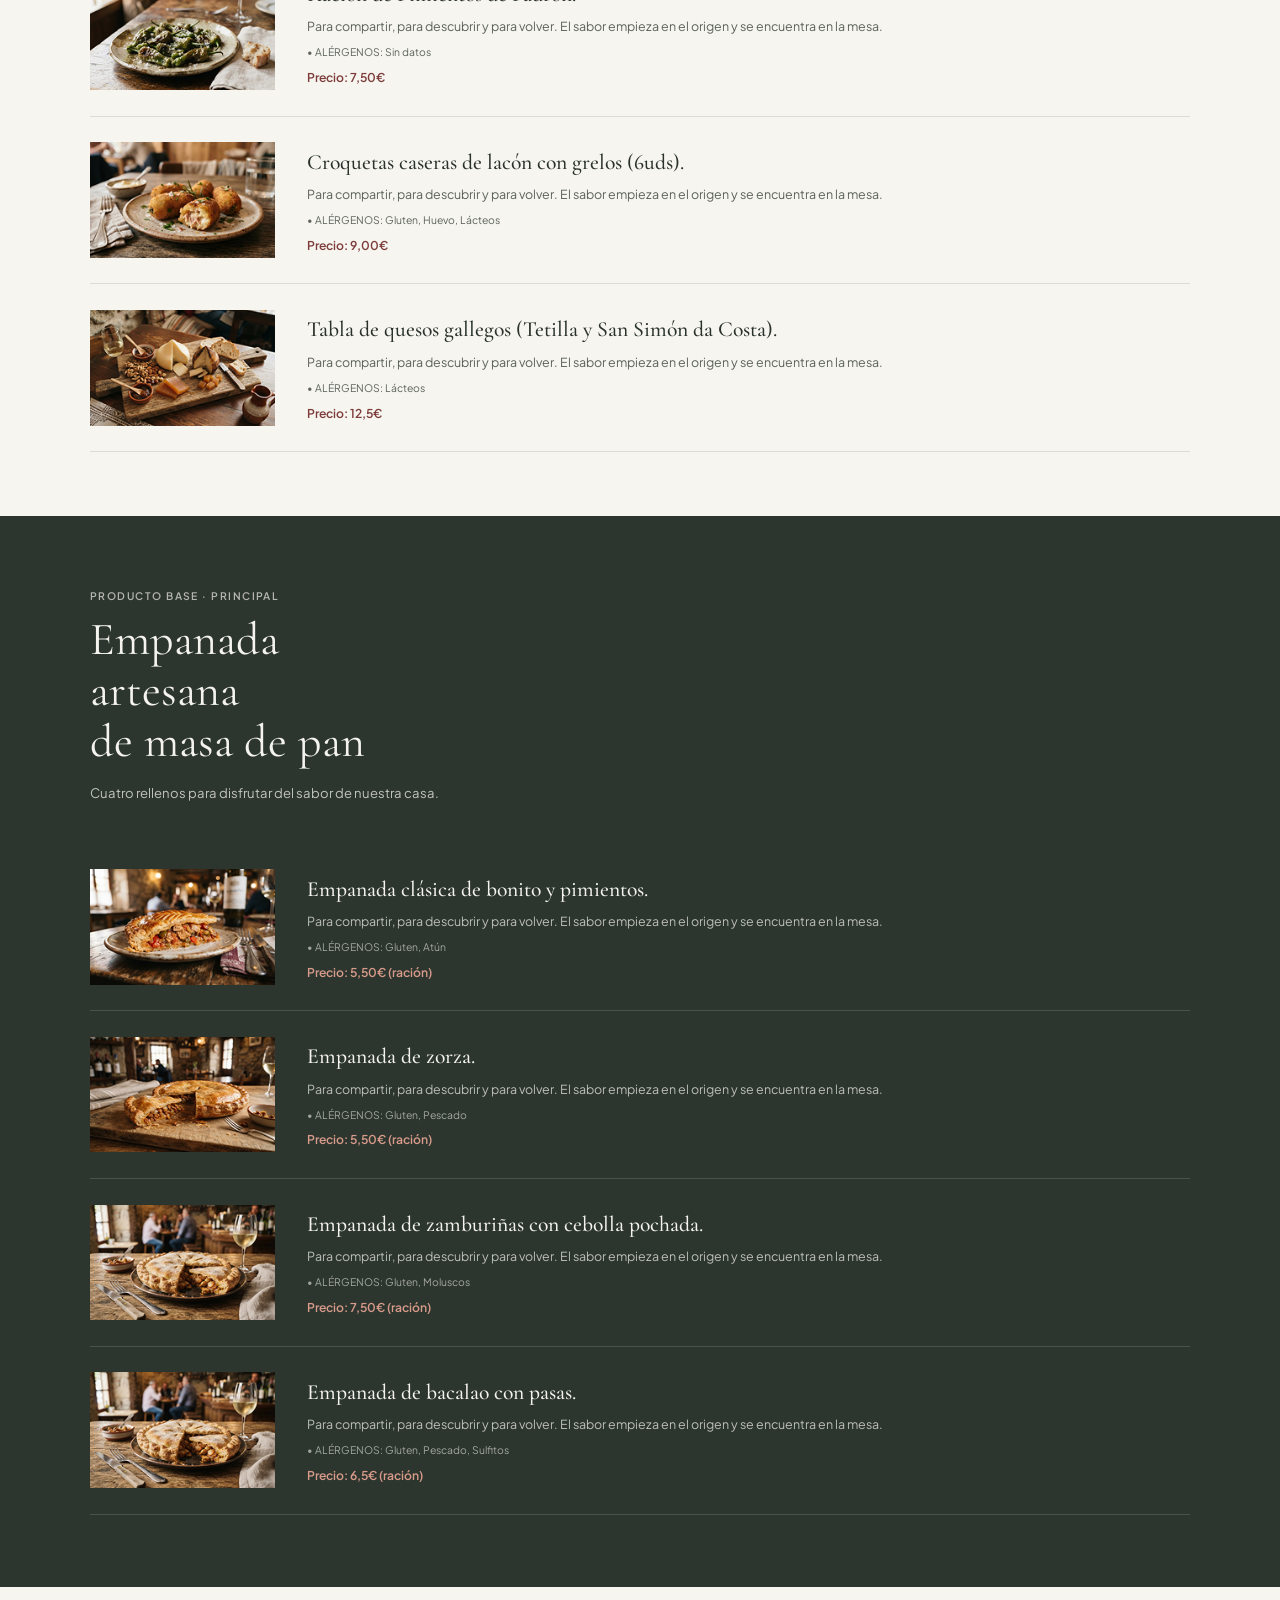
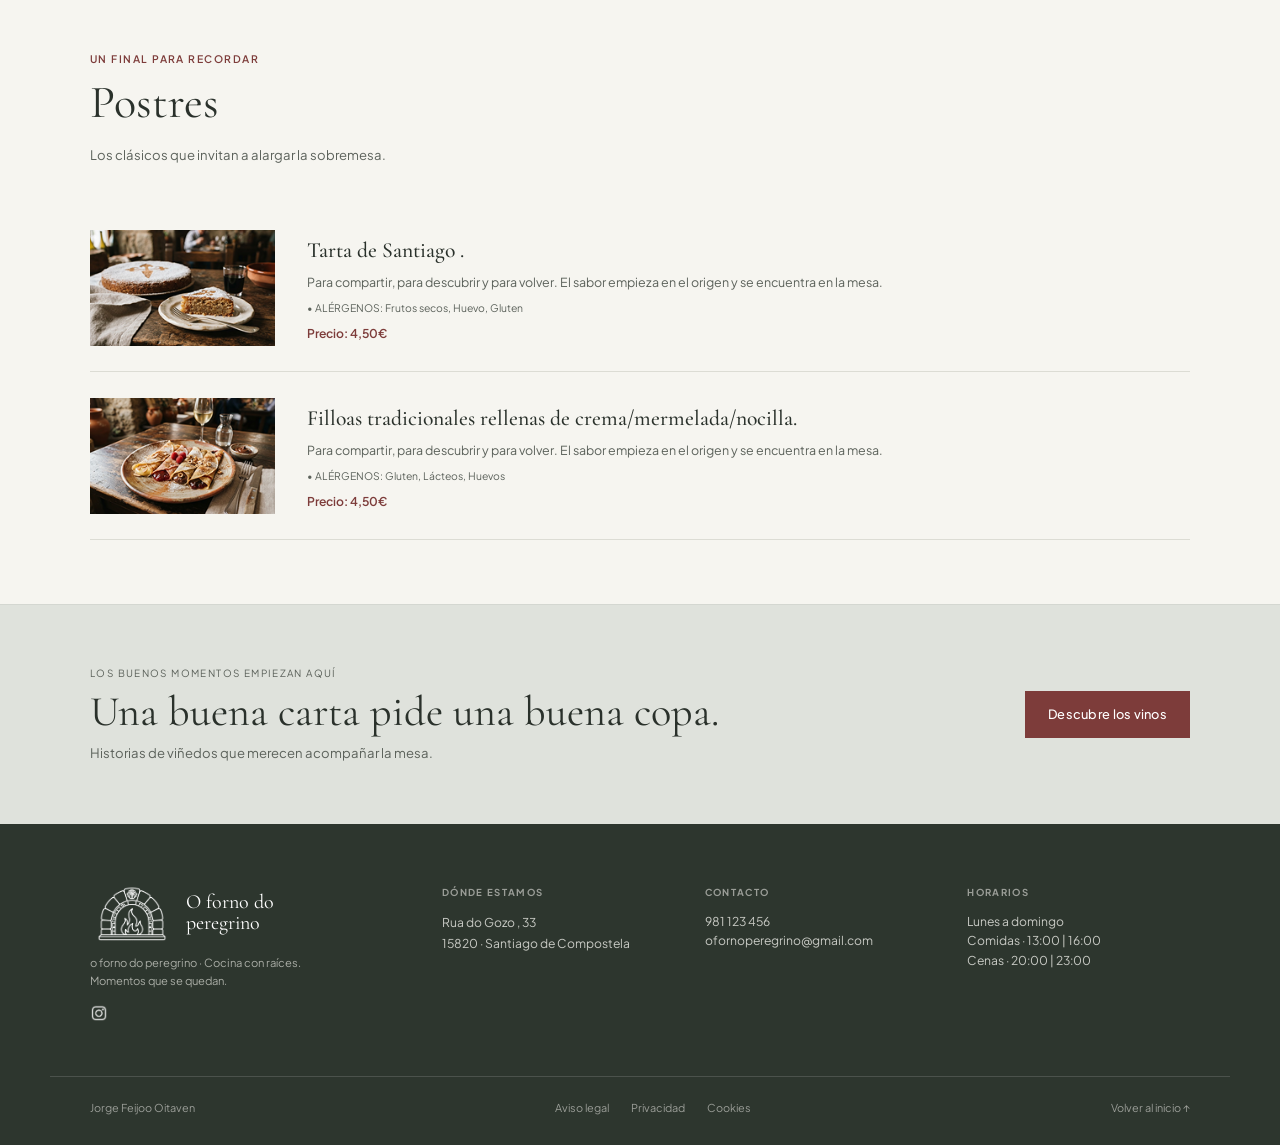
==== commit 5757f8e0: "pequeños cambios" ====
--- a/carta.html
+++ b/carta.html
@@ -104,7 +104,7 @@
               <img src="img/Pimientos.png" alt="Ración de Pimientos de Padrón" loading="lazy">
             </div>
             <div class="menu-item-info">
-              <h3 class="menu-item-title">Ración de Pimientos de Padrón (unos pican y otros no).</h3>
+              <h3 class="menu-item-title">Ración de Pimientos de Padrón.</h3>
               <p class="menu-item-desc">Para compartir, para descubrir y para volver. El sabor empieza en el origen y se
                 encuentra en la mesa.</p>
               <p class="menu-item-allergens">• ALÉRGENOS: Sin datos</p>
@@ -233,7 +233,7 @@
 
           <article class="menu-item">
             <div class="menu-item-img">
-              <img src="img/TablaDeQuesos.png" alt="Filloas tradicionales rellenas" loading="lazy">
+              <img src="img/Filloas.png" alt="Filloas tradicionales rellenas" loading="lazy">
             </div>
             <div class="menu-item-info">
               <h3 class="menu-item-title">Filloas tradicionales rellenas de crema/mermelada/nocilla.</h3>
--- a/styles/styles.css
+++ b/styles/styles.css
@@ -205,6 +205,10 @@
   display: flex;
   align-items: center;
   justify-content: space-between;
+  width: 100%;
+  max-width: 100%; 
+  margin: 0;
+  padding: 0 2rem;
 }
 
 .brand {
